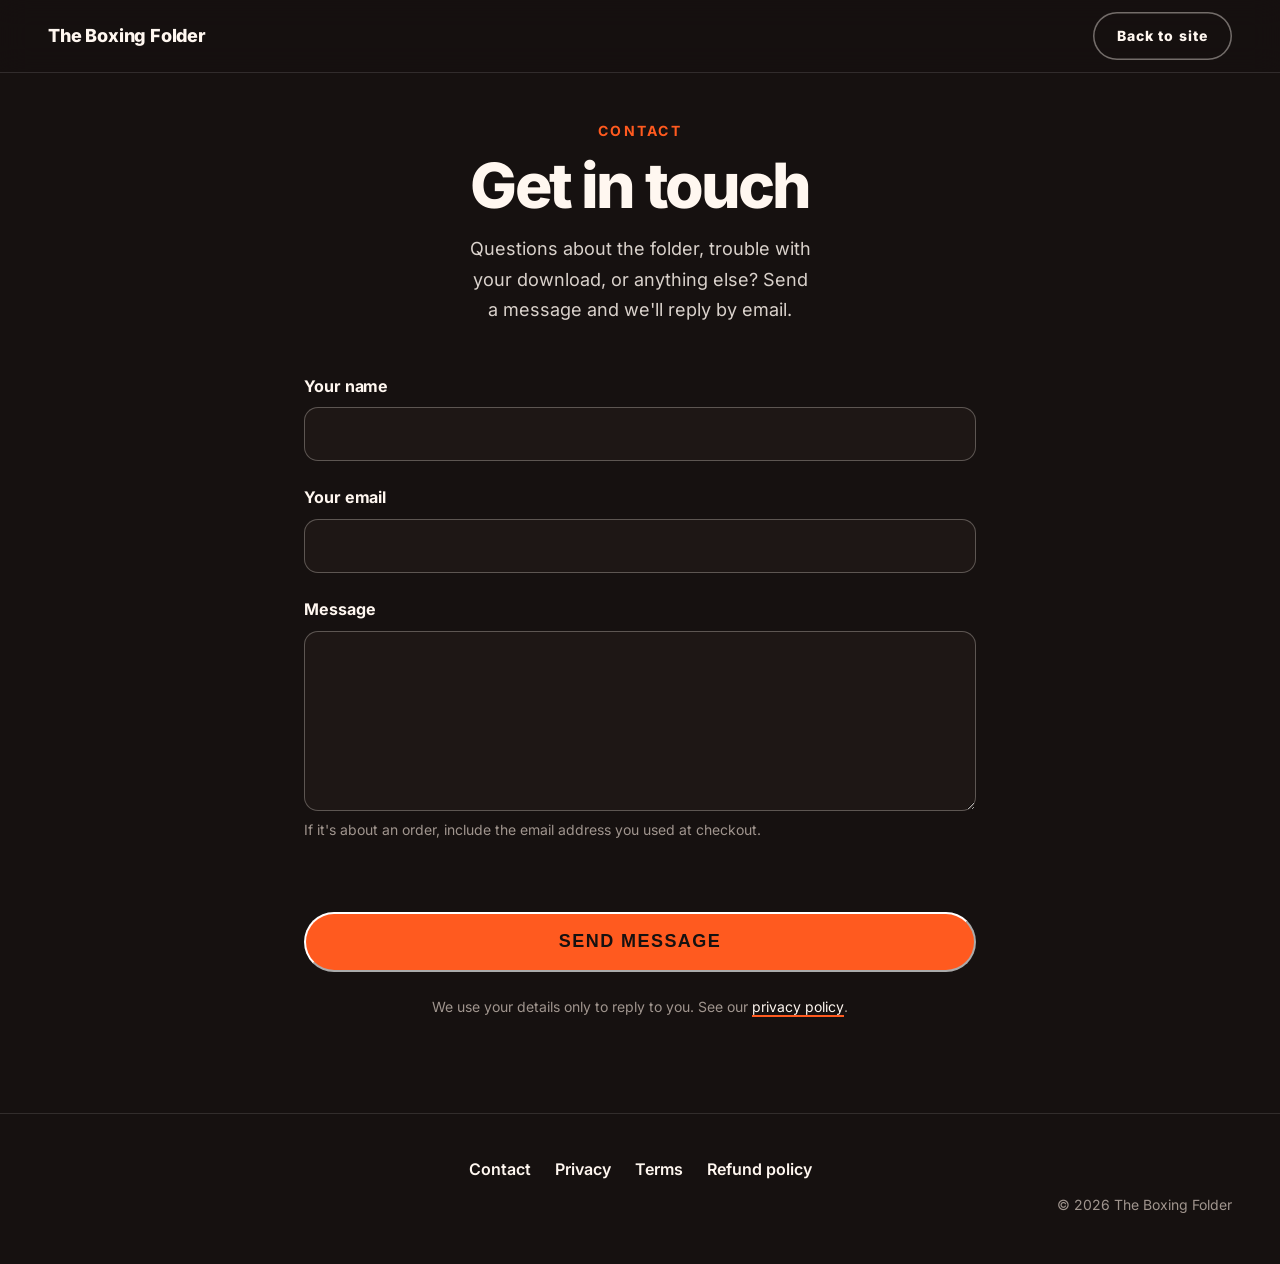
==== contact.html @ 8d5661e3 "Fix cut-off buttons on phones, remove badge, add contact form, update privacy and terms" ====
<!doctype html>
<html lang="en">
<head>
  <meta charset="utf-8">
  <meta name="viewport" content="width=device-width, initial-scale=1, viewport-fit=cover">
  <title>Contact · The Boxing Folder</title>
  <meta name="description" content="Questions about The Boxing Folder, trouble with a download, or anything else? Send us a message and we'll reply by email.">
  <meta name="theme-color" content="#161110">
  <meta name="color-scheme" content="dark">
  <link rel="canonical" href="https://theboxingfolder.onrender.com/contact.html">
  <link rel="icon" href="assets/favicon.svg" type="image/svg+xml">
  <link rel="preload" href="assets/fonts/inter-latin-var.woff2" as="font" type="font/woff2" crossorigin>
  <link rel="stylesheet" href="styles.css">
  <script src="contact.js" defer></script>
</head>
<body>
  <a class="skip" href="#main">Skip to content</a>
  <header class="site-header">
    <div class="wrap header-row">
      <a class="wordmark" href="index.html">The Boxing Folder</a>
      <a class="btn btn-sm btn-ghost" href="index.html">Back to site</a>
    </div>
  </header>

  <main class="legal" id="main">
    <div class="wrap">
      <header class="legal-head">
        <p class="eyebrow">Contact</p>
        <h1>Get in touch</h1>
        <p class="legal-lead">Questions about the folder, trouble with your download, or anything else? Send a message and we'll reply by email.</p>
      </header>

      <form class="contact-form" data-contact-form data-api="https://theboxingfolder-mail.onrender.com/contact">
        <div class="field">
          <label for="cf-name">Your name</label>
          <input id="cf-name" name="name" type="text" required maxlength="100" autocomplete="name">
        </div>
        <div class="field">
          <label for="cf-email">Your email</label>
          <input id="cf-email" name="email" type="email" required maxlength="254" autocomplete="email" inputmode="email" autocapitalize="off" spellcheck="false">
        </div>
        <div class="field">
          <label for="cf-message">Message</label>
          <textarea id="cf-message" name="message" required minlength="10" maxlength="5000" rows="6" aria-describedby="cf-hint"></textarea>
          <p class="hint" id="cf-hint">If it's about an order, include the email address you used at checkout.</p>
        </div>
        <div class="hp" aria-hidden="true">
          <label>Leave this empty <input type="text" name="website" tabindex="-1" autocomplete="off"></label>
        </div>
        <p class="form-status" role="status" aria-live="polite" data-status></p>
        <button class="btn btn-lg btn-block" type="submit" data-submit>SEND MESSAGE</button>
        <p class="hint center">We use your details only to reply to you. See our <a href="privacy.html">privacy policy</a>.</p>
        <noscript><p class="form-status is-error">The contact form needs JavaScript. Please turn it on and reload this page.</p></noscript>
      </form>
    </div>
  </main>

  <footer class="site-footer legal-footer">
    <div class="wrap">
      <nav class="footer-links" aria-label="Legal">
        <a href="contact.html">Contact</a>
        <a href="privacy.html">Privacy</a>
        <a href="terms.html">Terms</a>
        <a href="refund.html">Refund policy</a>
      </nav>
      <p class="footer-note">© 2026 The Boxing Folder</p>
    </div>
  </footer>
</body>
</html>
---- styles.css ----
/* The Boxing Folder: phone-first styles.
   Spacing scale: 4 8 12 16 24 32 48 72 96 144. One card radius (20px); pills for buttons and badges. */

/* ---------- Fonts ---------- */
@font-face {
  font-family: "Inter";
  src: url("assets/fonts/inter-latin-var.woff2") format("woff2");
  font-weight: 400 800;
  font-style: normal;
  font-display: swap;
  unicode-range: U+0000-00FF, U+0131, U+0152-0153, U+02BB-02BC, U+02C6, U+02DA, U+02DC, U+0304, U+0308, U+0329, U+2000-206F, U+20AC, U+2122, U+2191, U+2193, U+2212, U+2215, U+FEFF, U+FFFD;
}
/* Metric-matched fallback so text does not jump when Inter arrives. */
@font-face {
  font-family: "Inter Fallback";
  src: local("Arial"), local("Helvetica"), local("Roboto");
  ascent-override: 90.44%;
  descent-override: 22.52%;
  line-gap-override: 0%;
  size-adjust: 107.12%;
}

/* ---------- Tokens ---------- */
:root {
  --ember: #FF5A1F;
  --ember-deep: #C2410C;
  --amber: #FFB020;
  --charcoal: #161110;
  --charcoal-2: #1E1715;
  --paper: #FFF7F0;
  --paper-2: #F6E9DD;
  --ash: #A0958E;          /* secondary text on charcoal (AA: 6.6:1) */
  --ash-on-paper: #6E635C;
  --rule: rgba(255, 247, 240, 0.12);
  --rule-paper: rgba(22, 17, 16, 0.14);

  --s1: 4px; --s2: 8px; --s3: 12px; --s4: 16px; --s5: 24px; --s6: 32px; --s7: 48px; --s8: 72px; --s9: 96px; --s10: 144px;

  --fs-xs: 0.8125rem;   /* 13 */
  --fs-sm: 0.9375rem;   /* 15 */
  --fs-base: 1.0625rem; /* 17 */
  --fs-md: 1.25rem;     /* 20 */
  --fs-lg: clamp(1.5rem, 1.2rem + 1.2vw, 2.25rem);
  --fs-xl: clamp(2.25rem, 1.5rem + 3vw, 4rem);
  --fs-2xl: clamp(2.5rem, 1.2rem + 5.4vw, 6rem);
  --fs-title: clamp(1.5rem, 6.6vw, 3.25rem);
  --fs-price: 6rem;
  --fs-price: clamp(3.75rem, min(25vw, 14svh), 9rem);

  --r-card: 20px;
  --r-pill: 999px;
  --gutter: var(--s5);
  --max: 1200px;
  --header-h: 64px;
  --sticky-h: 76px;
  --font: "Inter", "Inter Fallback", system-ui, sans-serif;
  --ease: cubic-bezier(0.2, 0.7, 0.2, 1);
}

/* ---------- Base ---------- */
*, *::before, *::after { box-sizing: border-box; }
html {
  -webkit-text-size-adjust: 100%;
  text-size-adjust: 100%;
  -webkit-tap-highlight-color: transparent;
  scroll-padding-top: calc(var(--header-h) + var(--s4));
  background: var(--charcoal);
}
@media (prefers-reduced-motion: no-preference) {
  html { scroll-behavior: smooth; }
}
body {
  margin: 0;
  font-family: var(--font);
  font-size: var(--fs-base);
  line-height: 1.6;
  color: var(--paper);
  background: var(--charcoal);
  -webkit-font-smoothing: antialiased;
  -moz-osx-font-smoothing: grayscale;
  overflow-x: clip;
}
h1, h2, h3, p, ol, ul, figure { margin: 0; }
ol, ul { padding: 0; list-style: none; }
img { display: block; max-width: 100%; height: auto; }
a { color: inherit; -webkit-tap-highlight-color: transparent; }
button, summary, a { touch-action: manipulation; }
h1, h2, h3 { text-wrap: balance; font-weight: 800; }
p { text-wrap: pretty; }
em { font-style: normal; }
:focus { outline: none; }
:focus-visible { outline: 2px solid var(--amber); outline-offset: 3px; border-radius: 6px; }

.wrap { width: min(100% - 2 * var(--gutter), var(--max)); margin-inline: auto; }
.center { text-align: center; }
.skip {
  position: absolute; left: var(--s4); top: -100px; z-index: 100;
  padding: var(--s3) var(--s4); background: var(--paper); color: var(--charcoal);
  border-radius: var(--r-pill); font-weight: 700; text-decoration: none;
}
.skip:focus-visible { top: var(--s4); }

/* Marked placeholders: visible in preview so nothing ships half-filled by accident. */
.ph { color: var(--amber); background: rgba(255, 176, 32, 0.12); border-bottom: 1px dashed var(--amber); border-radius: 2px; }
.band-paper .ph { color: #8A4B00; background: rgba(255, 176, 32, 0.2); border-color: #8A4B00; }

/* ---------- Textured ember surface (hero and pricing) ---------- */
.texture {
  position: relative;
  background-color: #7A260C;
  background-image: linear-gradient(rgba(22, 17, 16, 0.12), rgba(22, 17, 16, 0.12)), url("assets/img/texture-tall.webp");
  background-size: cover;
  background-position: center;
  background-repeat: no-repeat;
}
@media (min-width: 1024px) {
  .texture { background-image: linear-gradient(rgba(22, 17, 16, 0.12), rgba(22, 17, 16, 0.12)), url("assets/img/texture-wide.webp"); }
}

/* ---------- Buttons ---------- */
.btn {
  display: inline-flex; align-items: center; justify-content: center; gap: var(--s3);
  min-height: 52px; padding: 0 var(--s6);
  border-radius: var(--r-pill);
  background: var(--ember); color: var(--charcoal);
  font-weight: 800; font-size: var(--fs-sm); letter-spacing: 0.08em;
  text-decoration: none; white-space: nowrap;
  -webkit-touch-callout: none;
  user-select: none;
  transition: transform 160ms var(--ease), filter 160ms var(--ease), background-color 200ms var(--ease);
}
@media (hover: hover) {
  .btn:hover { background: #FF6E3A; }
  .btn-light:hover { background: #FFFFFF; }
}
.btn:active { transform: scale(0.98); filter: brightness(0.9); }
.btn:focus-visible { outline-offset: 4px; border-radius: var(--r-pill); }
.btn-sm { min-height: 48px; padding: 0 var(--s5); font-size: var(--fs-xs); }
.btn-lg { min-height: 60px; padding: 0 var(--s7); font-size: var(--fs-base); }
.btn-light { background: var(--paper); color: var(--charcoal); box-shadow: 0 10px 30px -10px rgba(22, 17, 16, 0.6); }
.btn-block { width: 100%; }
.btn-price { padding-left: var(--s3); border-left: 1.5px solid rgba(22, 17, 16, 0.35); font-variant-numeric: tabular-nums; letter-spacing: 0.02em; }

.badge {
  display: inline-block;
  padding: var(--s1) var(--s3);
  border: 1px solid rgba(255, 176, 32, 0.45);
  border-radius: var(--r-pill);
  color: var(--amber);
  font-size: var(--fs-xs); font-weight: 600; letter-spacing: 0.02em; line-height: 1.6;
}
.eyebrow {
  color: var(--ember);
  font-size: var(--fs-xs); font-weight: 700; letter-spacing: 0.16em; text-transform: uppercase;
  margin-bottom: var(--s3);
}
.eyebrow-light { color: var(--paper); }
.eyebrow-amber { color: var(--amber); }

/* ---------- Header ---------- */
.site-header {
  position: fixed; top: 0; left: 0; right: 0; z-index: 20;
  padding-top: env(safe-area-inset-top, 0px);
  background: rgba(22, 17, 16, 0.92);
  border-bottom: 1px solid var(--rule);
  transition: background-color 240ms var(--ease), border-color 240ms var(--ease);
}
@supports ((-webkit-backdrop-filter: blur(1px)) or (backdrop-filter: blur(1px))) {
  .site-header { background: rgba(22, 17, 16, 0.76); -webkit-backdrop-filter: blur(14px); backdrop-filter: blur(14px); }
}
.site-header.is-over { background: transparent; border-bottom-color: transparent; -webkit-backdrop-filter: none; backdrop-filter: none; }
.site-header.is-over .btn { background: var(--paper); }
.header-row { height: var(--header-h); display: flex; align-items: center; justify-content: space-between; gap: var(--s4); }
.wordmark {
  font-weight: 800; font-size: var(--fs-sm); letter-spacing: -0.01em; text-decoration: none; white-space: nowrap;
  min-height: 48px; display: inline-flex; align-items: center;
  transition: opacity 240ms var(--ease), visibility 240ms;
}
.site-header.is-over .wordmark { opacity: 0; visibility: hidden; }

/* ---------- Hero ---------- */
.hero {
  min-height: 100vh;
  min-height: 100svh;
  padding: calc(var(--header-h) + env(safe-area-inset-top, 0px) + var(--s2)) 0 var(--s8);
  overflow: clip;
}
.hero-inner { display: flex; flex-direction: column; align-items: center; }
.hero-title { display: flex; flex-direction: column; align-items: center; gap: var(--s3); }

.title-pill {
  position: relative;
  display: inline-block;
  max-width: 100%;
  padding: 0.3em 0.75em 0.34em;
  font-size: var(--fs-title);
  color: var(--paper);
  border: 1.5px solid var(--ember);
  border-radius: var(--r-pill);
  background: rgba(22, 17, 16, 0.42);
  box-shadow: 0 0 0 1px rgba(255, 90, 31, 0.12), 0 0 26px rgba(255, 90, 31, 0.35);
  will-change: transform;
}
@supports ((-webkit-backdrop-filter: blur(1px)) or (backdrop-filter: blur(1px))) {
  .title-pill { background: rgba(22, 17, 16, 0.3); -webkit-backdrop-filter: blur(8px); backdrop-filter: blur(8px); }
}
.title-pill::after {
  content: ""; position: absolute; inset: -1.5px; border-radius: inherit; pointer-events: none;
  box-shadow: 0 0 40px rgba(255, 120, 60, 0.5);
  opacity: 0.4;
}
.title-pill h1 { font-size: 1em; line-height: 1.05; letter-spacing: -0.035em; white-space: nowrap; }
@media (prefers-reduced-motion: no-preference) {
  .title-pill { animation: float 6s ease-in-out infinite; }
  .title-pill::after { animation: glow 6s ease-in-out infinite; }
}
@keyframes float { 0%, 100% { transform: translateY(0); } 50% { transform: translateY(-6px); } }
@keyframes glow { 0%, 100% { opacity: 0.3; } 50% { opacity: 0.9; } }

.hero-grid {
  width: 100%;
  margin-top: var(--s5);
  display: grid;
  justify-items: center;
  text-align: center;
  grid-template-areas: "tag" "book" "buy" "promise";
}
.tagline {
  grid-area: tag;
  font-size: clamp(1.125rem, 5vw, 1.625rem); font-weight: 800; letter-spacing: -0.025em; line-height: 1.15;
  text-wrap: balance;
}
.hero-book {
  grid-area: book;
  width: min(78vw, 400px);
  /* Size from the screen height so the price and button always land on the first screen. */
  width: clamp(120px, calc((100svh - 402px) * 0.7773), min(78vw, 400px));
  aspect-ratio: 1110 / 1428;
  margin: var(--s2) 0 -8%;
}
.hero-book img { width: 100%; height: 100%; }
.buy { grid-area: buy; display: flex; flex-direction: column; align-items: center; position: relative; z-index: 1; }
.promise {
  grid-area: promise;
  margin-top: var(--s6); max-width: 22rem;
  color: var(--paper); font-size: var(--fs-base); line-height: 1.55; text-shadow: 0 1px 12px rgba(22, 17, 16, 0.5);
  text-wrap: balance;
}

/* The price: big, bold, readable */
.big-price {
  display: flex; align-items: baseline; justify-content: center; gap: var(--s3);
  font-size: var(--fs-price);
  line-height: 0.92;
}
.price {
  font-weight: 800; letter-spacing: -0.05em;
  font-variant-numeric: tabular-nums lining-nums;
  color: var(--paper);
  text-shadow: 0 4px 30px rgba(22, 17, 16, 0.35);
}
.big-price .cur { font-size: 0.56em; vertical-align: 0.62em; margin-right: 0.04em; letter-spacing: 0; }
.big-price { flex-wrap: wrap; }
.price-note span { display: inline-block; }
.big-price .was { flex-basis: 100%; text-align: center; margin-bottom: 0.08em; font-size: 0.32em; font-weight: 700; color: rgba(255, 247, 240, 0.75); text-decoration-thickness: 3px; letter-spacing: -0.02em; }
.price-note { margin: var(--s3) 0 var(--s5); max-width: 18rem; font-size: var(--fs-sm); font-weight: 600; color: var(--paper); letter-spacing: 0.01em; text-wrap: balance; text-shadow: 0 1px 12px rgba(22, 17, 16, 0.5); }

/* Launch strip (only in a real-deadline launch) */
.launch {
  margin-bottom: var(--s5);
  display: inline-flex; flex-wrap: wrap; justify-content: center; align-items: center; gap: var(--s2) var(--s3);
  padding: var(--s3) var(--s5);
  border: 1px solid rgba(255, 247, 240, 0.4); border-radius: var(--r-card);
  background: rgba(22, 17, 16, 0.4);
  font-size: var(--fs-xs); font-weight: 700; color: var(--paper);
}
.launch[hidden] { display: none; }
.launch-label { color: var(--amber); letter-spacing: 0.1em; text-transform: uppercase; }
.launch-off { color: var(--charcoal); background: var(--amber); border-radius: var(--r-pill); padding: 0 var(--s2); font-variant-numeric: tabular-nums; }
.launch-ends { flex-basis: 100%; font-weight: 500; }
.launch .countdown { flex-basis: 100%; font-size: var(--fs-md); font-weight: 800; font-variant-numeric: tabular-nums; }

/* ---------- Ticker ---------- */
.ticker { background: var(--paper); color: var(--charcoal); overflow: hidden; border-block: 1px solid var(--rule-paper); }
.ticker-track { display: flex; width: max-content; padding: var(--s4) 0; }
.ticker span {
  display: inline-flex; align-items: center;
  font-size: var(--fs-md); font-weight: 800; letter-spacing: -0.01em; text-transform: uppercase; white-space: nowrap;
}
.ticker span::after { content: ""; width: 8px; height: 8px; margin: 0 var(--s5); border-radius: 50%; background: var(--ember); }
@media (prefers-reduced-motion: no-preference) {
  .ticker-track { animation: ticker 42s linear infinite; }
}
@keyframes ticker { to { transform: translateX(-50%); } }

/* ---------- Sections ---------- */
.section { padding-block: var(--s9); }
.section + .section:not(.band-paper):not(.texture) { border-top: 1px solid var(--rule); }
.band-paper + .section, .texture + .section, .band-ember + .section { border-top: 0 !important; }
.section-head { margin-bottom: var(--s7); }
.section h2 { font-size: var(--fs-xl); line-height: 1.02; letter-spacing: -0.04em; }
.section-sub { margin: var(--s4) auto 0; max-width: 30rem; color: var(--ash); text-wrap: balance; }
.h-small { font-size: var(--fs-lg) !important; letter-spacing: -0.025em !important; }

.band-paper { background: var(--paper); color: var(--charcoal); }
.band-paper .eyebrow { color: var(--ember-deep); }
.band-paper .section-sub { color: var(--ash-on-paper); }

.intro .lead {
  max-width: 36rem; margin-inline: auto;
  font-size: var(--fs-md); line-height: 1.5; font-weight: 500; color: var(--paper);
  text-wrap: balance;
}
.intro .lead strong { color: var(--ember); font-weight: 700; }

.manifesto { padding-block: var(--s9); }
.statement {
  max-width: 16em; margin-inline: auto;
  font-size: var(--fs-2xl); line-height: 1; font-weight: 800; letter-spacing: -0.05em;
  text-wrap: balance;
}
.statement em { color: var(--ember); }

.band-ember { background: var(--ember); color: var(--charcoal); padding-block: var(--s9); }
.statement-dark { color: var(--charcoal); max-width: 12em; }

/* What's inside */
.pages { margin: 0 calc(-1 * var(--gutter)) var(--s7); }
.pages picture { display: block; aspect-ratio: 1600 / 1240; max-width: 880px; margin-inline: auto; }
.pages img { width: 100%; height: 100%; }
.pages figcaption { margin-top: var(--s2); text-align: center; color: var(--ash-on-paper); font-size: var(--fs-xs); }

.items { display: grid; }
.item { text-align: center; padding: var(--s6) 0; border-top: 1px solid var(--rule-paper); }
.item-num {
  display: block; margin-bottom: var(--s3);
  color: var(--ember-deep); font-size: 2.75rem; line-height: 1; font-weight: 800; letter-spacing: -0.05em; font-variant-numeric: tabular-nums;
}
.item h3 { font-size: var(--fs-md); line-height: 1.25; letter-spacing: -0.02em; }
.item p { margin: var(--s2) auto 0; max-width: 21rem; color: var(--ash-on-paper); font-size: var(--fs-sm); line-height: 1.55; }

/* Weeks */
.weeks { display: grid; grid-template-columns: 1fr 1fr; gap: var(--s7) var(--s5); }
.week { text-align: center; }
.week-num {
  display: block;
  font-size: clamp(5rem, 22vw, 8.5rem); line-height: 0.9; font-weight: 800; letter-spacing: -0.05em;
  color: var(--ember);
  margin-bottom: var(--s3);
}
@supports (-webkit-text-stroke: 2px red) {
  .week-num { color: transparent; -webkit-text-stroke: 2px var(--ember); }
}
.week-tag { display: block; color: var(--amber); font-size: var(--fs-xs); font-weight: 700; letter-spacing: 0.14em; text-transform: uppercase; margin-bottom: var(--s1); }
.week h3 { font-size: var(--fs-md); line-height: 1.25; letter-spacing: -0.02em; }
.week p { margin: var(--s1) auto 0; max-width: 15rem; color: var(--ash); font-size: var(--fs-sm); line-height: 1.5; }

/* Fit check */
.fit { display: grid; max-width: 56rem; margin-inline: auto; }
.fit-col { padding: var(--s6) 0; }
.fit-col + .fit-col { border-top: 1px solid var(--rule); }
.fit-col h3 { text-align: center; font-size: var(--fs-lg); letter-spacing: -0.03em; margin-bottom: var(--s5); }
.ticks { max-width: 24rem; margin-inline: auto; }
.ticks li { position: relative; padding-left: var(--s6); font-size: var(--fs-base); line-height: 1.5; }
.ticks li + li { margin-top: var(--s3); }
.ticks li::before {
  content: ""; position: absolute; left: 0; top: 0.2em;
  width: 20px; height: 20px;
  background: no-repeat center / 20px 20px url("data:image/svg+xml,%3Csvg xmlns='http://www.w3.org/2000/svg' viewBox='0 0 20 20' fill='none'%3E%3Ccircle cx='10' cy='10' r='10' fill='%23FF5A1F'/%3E%3Cpath d='M6 10.3l2.6 2.6 5.4-5.6' stroke='%23161110' stroke-width='2' stroke-linecap='round' stroke-linejoin='round'/%3E%3C/svg%3E");
}
.ticks-no li { color: var(--ash); }
.ticks-no li::before {
  background-image: url("data:image/svg+xml,%3Csvg xmlns='http://www.w3.org/2000/svg' viewBox='0 0 20 20' fill='none' stroke='%23A0958E' stroke-width='1.6' stroke-linecap='round'%3E%3Ccircle cx='10' cy='10' r='9.2'/%3E%3Cpath d='M6.5 10h7'/%3E%3C/svg%3E");
}
.ticks-light li { color: var(--paper); font-size: var(--fs-sm); }
.ticks-light li::before {
  background-image: url("data:image/svg+xml,%3Csvg xmlns='http://www.w3.org/2000/svg' viewBox='0 0 20 20' fill='none'%3E%3Ccircle cx='10' cy='10' r='10' fill='%23FFF7F0'/%3E%3Cpath d='M6 10.3l2.6 2.6 5.4-5.6' stroke='%23C2410C' stroke-width='2' stroke-linecap='round' stroke-linejoin='round'/%3E%3C/svg%3E");
}

/* Pricing */
.pricing { padding-block: var(--s7) var(--s8); }
#buy { scroll-margin-top: 0; }
.pricing.texture { background-image: linear-gradient(rgba(22, 17, 16, 0.34), rgba(22, 17, 16, 0.34)), url("assets/img/texture-tall.webp"); }
@media (min-width: 1024px) {
  .pricing.texture { background-image: linear-gradient(rgba(22, 17, 16, 0.34), rgba(22, 17, 16, 0.34)), url("assets/img/texture-wide.webp"); }
}
.offer { display: grid; justify-items: center; text-align: center; gap: var(--s4); }
.offer-book {
  width: min(56vw, 300px);
  width: clamp(130px, calc((100svh - 400px) * 0.7773), min(56vw, 300px));
  aspect-ratio: 1110 / 1428; margin-bottom: -6%;
}
.offer-book img { width: 100%; height: 100%; }
.offer-body { width: 100%; max-width: 26rem; display: flex; flex-direction: column; align-items: center; }
.offer-body h2 { font-size: var(--fs-lg); letter-spacing: -0.03em; margin-bottom: var(--s4); }
.offer-body .big-price { margin-bottom: var(--s5); }
.offer-list { margin: var(--s6) auto 0; text-align: left; max-width: 20rem; }
.pay-note { margin-top: var(--s3); font-size: var(--fs-sm); }
.pay-note a { color: var(--paper); font-weight: 600; text-underline-offset: 4px; display: inline-flex; align-items: center; min-height: 48px; padding-inline: var(--s2); }
.pay-note + .pay-note { margin-top: 0; }

/* Testimonials */
.testimonials { max-width: 44rem; margin-inline: auto; display: grid; gap: var(--s4); }
.testimonial { padding: var(--s6) var(--s5); border: 1px solid var(--rule); border-radius: var(--r-card); }
.testimonial blockquote { margin: 0; font-size: var(--fs-md); line-height: 1.45; font-weight: 600; letter-spacing: -0.01em; }
.testimonial figcaption { margin-top: var(--s4); font-size: var(--fs-sm); }
.testimonial figcaption strong { display: block; font-weight: 700; }
.testimonial figcaption span { color: var(--ash); }
.results-vary { margin-top: var(--s5); color: var(--ash); font-size: var(--fs-xs); }

/* FAQ */
.faq { max-width: 42rem; margin-inline: auto; border-top: 1.5px solid var(--charcoal); }
.faq details { border-bottom: 1px solid var(--rule-paper); }
.faq summary {
  position: relative; list-style: none; cursor: pointer;
  min-height: 60px; padding: var(--s4) var(--s7) var(--s4) 0;
  display: flex; align-items: center;
  font-weight: 700; font-size: var(--fs-md); line-height: 1.35; letter-spacing: -0.015em;
  -webkit-tap-highlight-color: transparent;
  -webkit-user-select: none; user-select: none;
}
.faq summary::-webkit-details-marker { display: none; }
.faq summary::before, .faq summary::after {
  content: ""; position: absolute; right: var(--s2); top: 50%;
  width: 16px; height: 2px; margin-top: -1px; background: var(--ember-deep); border-radius: 2px;
  transition: transform 240ms var(--ease);
}
.faq summary::after { transform: rotate(90deg); }
.faq details[open] summary::after { transform: rotate(0deg); }
.faq summary:focus-visible { outline-offset: 0; }
.faq .answer { padding: 0 var(--s7) var(--s5) 0; color: var(--ash-on-paper); font-size: var(--fs-base); line-height: 1.6; }
@media (prefers-reduced-motion: no-preference) {
  @supports selector(::details-content) {
    .faq { interpolate-size: allow-keywords; }
    .faq details::details-content {
      height: 0; overflow: clip; opacity: 0;
      transition: height 280ms var(--ease), opacity 220ms var(--ease), content-visibility 280ms allow-discrete;
    }
    .faq details[open]::details-content { height: auto; opacity: 1; }
  }
}

/* Safety */
.safety {
  max-width: 42rem; margin-inline: auto;
  padding: var(--s6) var(--s5);
  border: 1px solid rgba(255, 176, 32, 0.35); border-radius: var(--r-card);
  background: rgba(255, 176, 32, 0.04);
}
.safety h2 { margin-bottom: var(--s3); }
.safety p { color: var(--ash); font-size: var(--fs-sm); }
.safety p + p { margin-top: var(--s3); }

/* Final CTA */
.final { padding-block: var(--s10); background: radial-gradient(60% 70% at 50% 100%, rgba(255, 90, 31, 0.22), transparent 70%), var(--charcoal); }
.final-h { font-size: var(--fs-2xl) !important; letter-spacing: -0.05em !important; line-height: 1 !important; max-width: 13em; margin: 0 auto var(--s5); }
.final-h em { color: var(--ember); }
.final-sub { margin: 0 auto var(--s6); max-width: 26rem; color: var(--ash); text-wrap: balance; }

/* Footer */
.site-footer { padding: var(--s7) 0 0; border-top: 1px solid var(--rule); overflow: hidden; }
.footer-row { display: flex; flex-direction: column; align-items: center; gap: var(--s3); text-align: center; }
.footer-links { display: flex; flex-wrap: wrap; justify-content: center; gap: 0 var(--s5); }
.footer-links a {
  min-height: 48px; min-width: 48px; display: inline-flex; align-items: center; justify-content: center;
  color: var(--paper); font-size: var(--fs-sm); font-weight: 600; text-decoration: none;
}
@media (hover: hover) { .footer-links a:hover { color: var(--ember); } }
.footer-note { color: var(--ash); font-size: var(--fs-xs); }
.giant {
  margin-top: var(--s7);
  font-size: calc((min(100vw, var(--max) + 2 * var(--gutter)) - 2 * var(--gutter)) / 8.5);
  line-height: 0.8; font-weight: 800; letter-spacing: -0.055em; white-space: nowrap; text-align: center;
  color: var(--ember);
  padding-bottom: 0.12em;
  user-select: none;
}

/* Sticky phone CTA */
.sticky-cta {
  position: fixed; left: 0; right: 0; bottom: 0; z-index: 30;
  padding: var(--s3) var(--gutter) calc(var(--s3) + env(safe-area-inset-bottom, 0px));
  background: rgba(22, 17, 16, 0.95);
  border-top: 1px solid var(--rule);
  transform: translateY(110%);
  transition: transform 260ms var(--ease);
  visibility: hidden;
}
@supports ((-webkit-backdrop-filter: blur(1px)) or (backdrop-filter: blur(1px))) {
  .sticky-cta { background: rgba(22, 17, 16, 0.82); -webkit-backdrop-filter: blur(14px); backdrop-filter: blur(14px); }
}
.sticky-cta.is-on { transform: translateY(0); visibility: visible; }
.sticky-inner { display: flex; align-items: center; justify-content: space-between; gap: var(--s4); max-width: var(--max); margin-inline: auto; }
.sticky-price { display: flex; flex-direction: column; line-height: 1.1; }
.sticky-price .price { font-size: 1.75rem; text-shadow: none; letter-spacing: -0.04em; }
.sticky-sub { color: var(--ash); font-size: var(--fs-xs); margin-top: 2px; }
@media (max-width: 767px) {
  body { padding-bottom: calc(var(--sticky-h) + env(safe-area-inset-bottom, 0px)); }
}
@media (min-width: 768px) { .sticky-cta { display: none; } }

.toast {
  position: fixed; left: 50%; bottom: calc(var(--sticky-h) + var(--s4) + env(safe-area-inset-bottom, 0px)); z-index: 40;
  transform: translateX(-50%);
  width: max-content; max-width: calc(100vw - 2 * var(--gutter));
  padding: var(--s3) var(--s4); border-radius: var(--r-card);
  background: var(--paper); color: var(--charcoal); font-size: var(--fs-xs); font-weight: 700; text-align: center;
  box-shadow: 0 12px 30px -10px rgba(0, 0, 0, 0.6);
}

/* Scroll reveal (only when JS is running and motion is welcome) */
@media (prefers-reduced-motion: no-preference) {
  .js .reveal { opacity: 0; transform: translateY(16px); transition: opacity 700ms var(--ease), transform 700ms var(--ease); }
  .js .reveal.is-in { opacity: 1; transform: none; }
}

/* ---------- Tablet ---------- */
@media (min-width: 768px) {
  :root { --gutter: var(--s7); --header-h: 72px; }
  .wordmark { font-size: var(--fs-base); }
  .section, .pricing, .manifesto, .band-ember { padding-block: var(--s10); }
  .items { grid-template-columns: 1fr 1fr; column-gap: var(--s7); }
  .items .item:last-child { grid-column: 1 / -1; }
  .fit { grid-template-columns: 1fr 1fr; }
  .fit-col { padding: var(--s5) var(--s7); }
  .fit-col + .fit-col { border-top: 0; border-left: 1px solid var(--rule); }
  .intro .lead { font-size: var(--fs-lg); line-height: 1.4; max-width: 44rem; }
  .pages { margin-inline: 0; }
  .footer-row { flex-direction: row; justify-content: space-between; text-align: left; }
  .footer-note { text-align: right; }
  .hero-book { width: min(52vw, 400px); width: clamp(180px, calc((100svh - 330px) * 0.7773), min(52vw, 400px)); }
}

/* ---------- Desktop: book in the middle, tagline and price mirrored either side ---------- */
@media (min-width: 1024px) {
  :root { --fs-base: 1.125rem; --fs-sm: 1rem; --fs-xs: 0.875rem; }
  .hero { display: flex; align-items: center; padding-bottom: var(--s7); }
  .hero-inner { width: min(100% - 2 * var(--gutter), var(--max)); }
  .hero-grid {
    margin-top: var(--s4);
    grid-template-columns: 1fr minmax(0, 440px) 1fr;
    grid-template-areas: "tag book buy" "promise book buy";
    grid-template-rows: 1fr 1fr;
    column-gap: var(--s7);
    align-items: center;
  }
  .tagline { justify-self: end; align-self: end; text-align: right; font-size: clamp(2.25rem, 3.3vw, 3.5rem); line-height: 1; letter-spacing: -0.045em; }
  .tagline span { display: block; }
  .promise { justify-self: end; align-self: start; text-align: right; margin-top: var(--s5); max-width: 20rem; }
  .hero-book { width: 100%; max-width: 440px; margin: 0; }
  .buy { justify-self: start; align-items: flex-start; text-align: left; }
  .buy .big-price { justify-content: flex-start; }
  .buy .big-price .was { text-align: left; }
  .big-price { --fs-price: clamp(6rem, 8.4vw, 9.5rem); }
  .launch { justify-content: flex-start; }
  .buy .launch-ends, .buy .countdown { text-align: left; }

  .items { display: flex; flex-wrap: wrap; justify-content: center; column-gap: var(--s7); }
  .items .item { flex: 0 1 calc((100% - 2 * var(--s7)) / 3); }
  .weeks { grid-template-columns: repeat(4, 1fr); }

  .offer { grid-template-columns: 1fr 1fr; align-items: center; gap: var(--s8); max-width: 980px; margin-inline: auto; }
  .offer-book { justify-self: end; width: 400px; margin: 0; }
  .offer-body .offer-list { order: 4; margin: 0 auto var(--s6); }
  .offer-body .btn-block { order: 5; }
  .offer-body .pay-note { order: 6; }
  .offer-body { justify-self: start; }
}

/* ---------- Reduced motion ---------- */
@media (prefers-reduced-motion: reduce) {
  *, *::before, *::after { animation: none !important; transition: none !important; }
}

/* ---------- Legal and contact pages ---------- */
.btn-ghost { background: transparent; color: var(--paper); box-shadow: inset 0 0 0 1.5px rgba(255, 247, 240, 0.4); }
@media (hover: hover) { .btn-ghost:hover { background: rgba(255, 247, 240, 0.1); } }
.legal { padding: calc(var(--header-h) + var(--s7)) 0 var(--s9); }
.legal .wrap { max-width: 42rem; }
.legal-head { text-align: center; margin-bottom: var(--s7); }
.legal h1 { font-size: var(--fs-xl); line-height: 1.02; letter-spacing: -0.045em; }
.legal-meta { margin-top: var(--s3); color: var(--ash); font-size: var(--fs-sm); }
.legal-lead { margin: var(--s4) auto 0; max-width: 30rem; color: rgba(255, 247, 240, 0.82); text-wrap: balance; }
.legal h2 { font-size: var(--fs-md); line-height: 1.25; letter-spacing: -0.02em; margin: var(--s7) 0 var(--s3); }
.legal p, .legal li { color: rgba(255, 247, 240, 0.84); font-size: var(--fs-base); line-height: 1.7; }
.legal p + p { margin-top: var(--s3); }
.legal ul { margin-top: var(--s3); display: grid; gap: var(--s2); }
.legal li { position: relative; padding-left: var(--s5); }
.legal li::before { content: ""; position: absolute; left: 2px; top: 0.72em; width: 7px; height: 7px; border-radius: 50%; background: var(--ember); }
.legal a { color: var(--paper); text-decoration-color: var(--ember); text-decoration-thickness: 1.5px; text-underline-offset: 3px; }
.legal .eyebrow { color: var(--ember); font-size: var(--fs-xs); line-height: 1.6; }
.legal .legal-meta { color: var(--ash); font-size: var(--fs-sm); }
.legal .legal-lead { color: rgba(255, 247, 240, 0.84); font-size: var(--fs-base); }
.legal .hint { color: var(--ash); font-size: var(--fs-xs); line-height: 1.5; }
.legal .form-status { font-size: var(--fs-sm); line-height: 1.5; }
.legal .form-status.is-info { color: var(--amber); }
.legal .form-status.is-error { color: #FFA48C; }
.legal .form-done p { margin-bottom: var(--s5); }.legal-footer { padding: var(--s6) 0 var(--s7); text-align: center; }
.legal-footer .footer-links a[aria-current="page"] { color: var(--ember); }

/* Contact form */
.contact-form { display: grid; gap: var(--s5); margin-top: var(--s6); }
.field { display: grid; gap: var(--s2); }
.field label { font-weight: 700; font-size: var(--fs-sm); letter-spacing: -0.005em; }
.field input, .field textarea {
  width: 100%; min-height: 54px; padding: 14px 16px;
  font: inherit; font-size: 1rem; line-height: 1.5; color: var(--paper);
  background: var(--charcoal-2);
  border: 1.5px solid rgba(255, 247, 240, 0.28); border-radius: 14px;
  -webkit-appearance: none; appearance: none;
  transition: border-color 160ms var(--ease), background-color 160ms var(--ease);
}
.field textarea { min-height: 180px; resize: vertical; }
.field input:hover, .field textarea:hover { border-color: rgba(255, 247, 240, 0.5); }
.field input:focus-visible, .field textarea:focus-visible { outline: 2px solid var(--amber); outline-offset: 2px; border-color: transparent; border-radius: 14px; }
.field input:user-invalid, .field textarea:user-invalid { border-color: #FF8A6B; }
.hint { color: var(--ash); font-size: var(--fs-xs); line-height: 1.5; }
.hint a { color: var(--paper); display: inline-block; padding: 14px 4px; margin: -14px -4px; }
.hp { position: absolute; left: -9999px; width: 1px; height: 1px; overflow: hidden; }
.form-status { min-height: 1.5em; font-size: var(--fs-sm); font-weight: 600; text-align: center; }
.form-status.is-info { color: var(--amber); }
.form-status.is-error { color: #FFA48C; }
.contact-form .btn[disabled] { opacity: 0.7; cursor: progress; }
.form-done { margin-top: var(--s6); padding: var(--s7) var(--s5); text-align: center; border: 1px solid rgba(255, 176, 32, 0.4); border-radius: var(--r-card); background: rgba(255, 176, 32, 0.05); }
.form-done:focus-visible { outline-offset: 4px; border-radius: var(--r-card); }
.form-done h2 { font-size: var(--fs-lg); letter-spacing: -0.03em; margin-bottom: var(--s3); }
.form-done p { color: rgba(255, 247, 240, 0.86); margin-bottom: var(--s5); text-wrap: balance; }
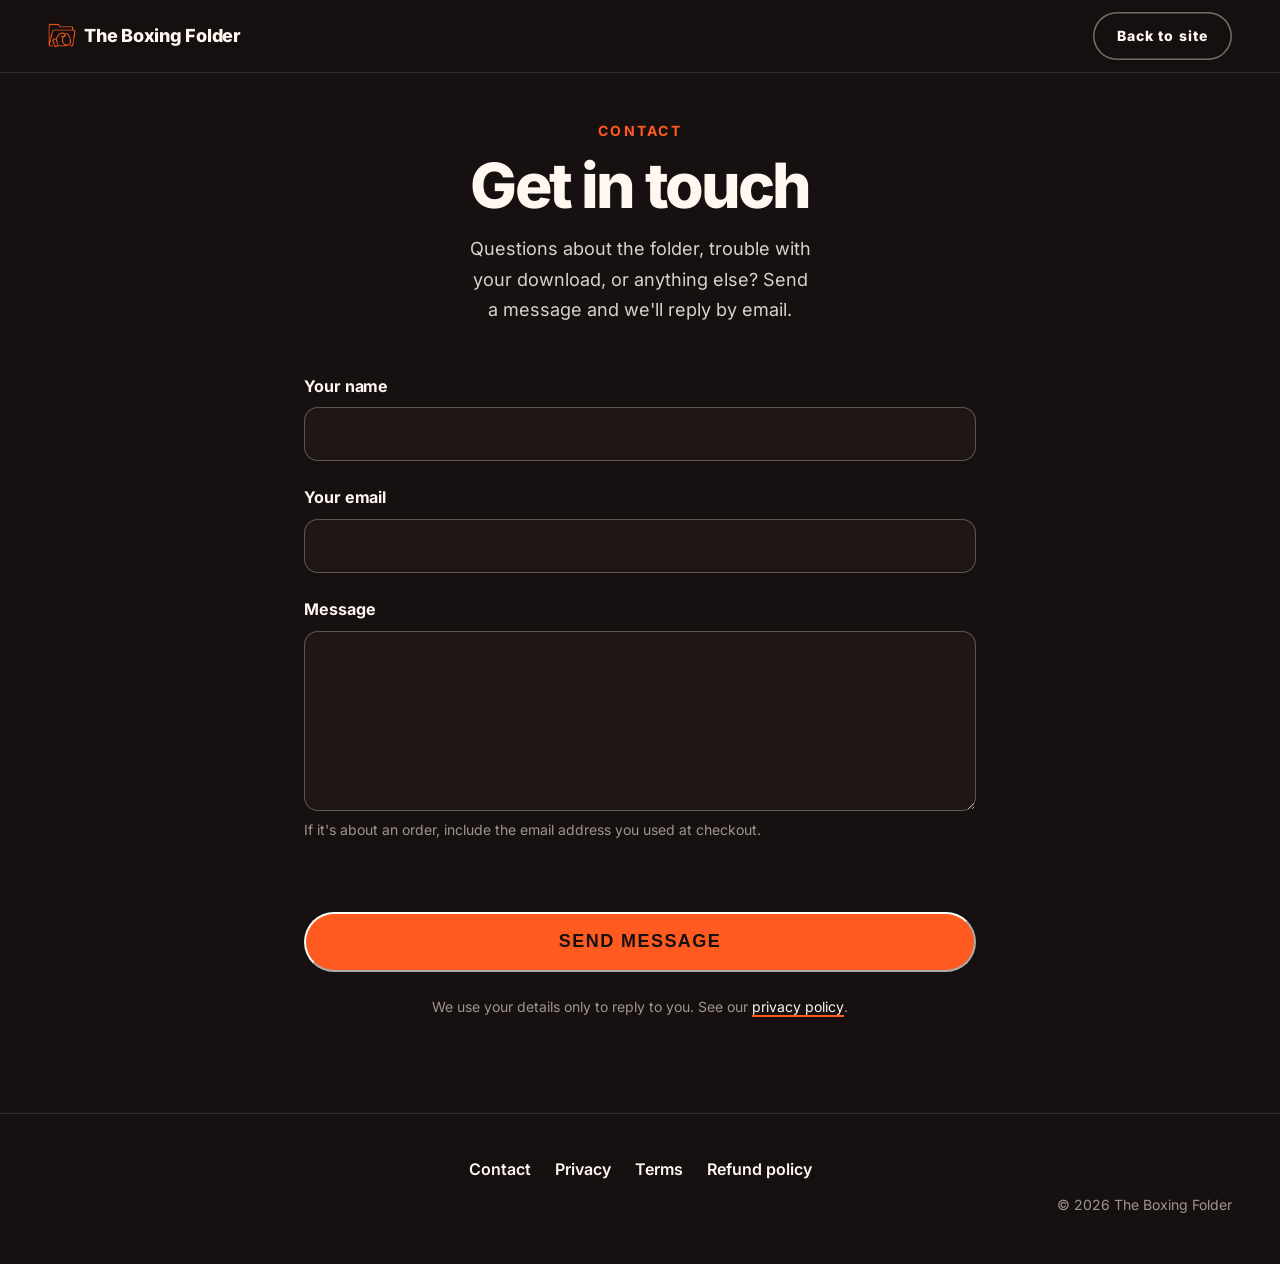
==== commit 4178e747: "Add logo mark, hide top CTA until scroll, fix mobile hero and footer clipping" ====
--- a/contact.html
+++ b/contact.html
@@ -8,7 +8,7 @@
   <meta name="theme-color" content="#161110">
   <meta name="color-scheme" content="dark">
   <link rel="canonical" href="https://theboxingfolder.onrender.com/contact.html">
-  <link rel="icon" href="assets/favicon.svg" type="image/svg+xml">
+  <link rel="icon" href="assets/favicon.png" type="image/png">
   <link rel="preload" href="assets/fonts/inter-latin-var.woff2" as="font" type="font/woff2" crossorigin>
   <link rel="stylesheet" href="styles.css">
   <script src="contact.js" defer></script>
@@ -17,7 +17,7 @@
   <a class="skip" href="#main">Skip to content</a>
   <header class="site-header">
     <div class="wrap header-row">
-      <a class="wordmark" href="index.html">The Boxing Folder</a>
+      <a class="wordmark" href="index.html"><img class="brand-logo" src="assets/img/logo-mark.webp" width="348" height="298" alt="" decoding="async"><span>The Boxing Folder</span></a>
       <a class="btn btn-sm btn-ghost" href="index.html">Back to site</a>
     </div>
   </header>
--- a/styles.css
+++ b/styles.css
@@ -9,6 +9,13 @@
   font-style: normal;
   font-display: swap;
   unicode-range: U+0000-00FF, U+0131, U+0152-0153, U+02BB-02BC, U+02C6, U+02DA, U+02DC, U+0304, U+0308, U+0329, U+2000-206F, U+20AC, U+2122, U+2191, U+2193, U+2212, U+2215, U+FEFF, U+FFFD;
+}
+@font-face {
+  font-family: "Inter";
+  src: url("[data-uri]") format("woff2");
+  font-weight: 400 800;
+  font-display: swap;
+  unicode-range: U+20B9;
 }
 /* Metric-matched fallback so text does not jump when Inter arrives. */
 @font-face {
@@ -43,7 +50,7 @@
   --fs-lg: clamp(1.5rem, 1.2rem + 1.2vw, 2.25rem);
   --fs-xl: clamp(2.25rem, 1.5rem + 3vw, 4rem);
   --fs-2xl: clamp(2.5rem, 1.2rem + 5.4vw, 6rem);
-  --fs-title: clamp(1.5rem, 6.6vw, 3.25rem);
+  --fs-title: clamp(1.1875rem, 5.4vw, 2.625rem);
   --fs-price: 6rem;
   --fs-price: clamp(3.75rem, min(25vw, 14svh), 9rem);
 
@@ -93,6 +100,7 @@
 
 .wrap { width: min(100% - 2 * var(--gutter), var(--max)); margin-inline: auto; }
 .center { text-align: center; }
+.sr-only { position: absolute; width: 1px; height: 1px; padding: 0; margin: -1px; overflow: hidden; clip: rect(0 0 0 0); clip-path: inset(50%); white-space: nowrap; border: 0; }
 .skip {
   position: absolute; left: var(--s4); top: -100px; z-index: 100;
   padding: var(--s3) var(--s4); background: var(--paper); color: var(--charcoal);
@@ -137,6 +145,7 @@
 .btn:focus-visible { outline-offset: 4px; border-radius: var(--r-pill); }
 .btn-sm { min-height: 48px; padding: 0 var(--s5); font-size: var(--fs-xs); }
 .btn-lg { min-height: 60px; padding: 0 var(--s7); font-size: var(--fs-base); }
+@media (max-width: 379px) { .btn-lg { padding: 0 var(--s5); letter-spacing: 0.06em; } .btn-price { padding-left: var(--s2); } .header-row { gap: var(--s2); } .site-header .wordmark { font-size: 0.8125rem; gap: 6px; } .site-header .btn-sm { padding: 0 var(--s3); letter-spacing: 0.04em; } }
 .btn-light { background: var(--paper); color: var(--charcoal); box-shadow: 0 10px 30px -10px rgba(22, 17, 16, 0.6); }
 .btn-block { width: 100%; }
 .btn-price { padding-left: var(--s3); border-left: 1.5px solid rgba(22, 17, 16, 0.35); font-variant-numeric: tabular-nums; letter-spacing: 0.02em; }
@@ -163,63 +172,81 @@
   padding-top: env(safe-area-inset-top, 0px);
   background: rgba(22, 17, 16, 0.92);
   border-bottom: 1px solid var(--rule);
-  transition: background-color 240ms var(--ease), border-color 240ms var(--ease);
+  transition: opacity 240ms var(--ease), transform 240ms var(--ease), visibility 240ms;
 }
 @supports ((-webkit-backdrop-filter: blur(1px)) or (backdrop-filter: blur(1px))) {
-  .site-header { background: rgba(22, 17, 16, 0.76); -webkit-backdrop-filter: blur(14px); backdrop-filter: blur(14px); }
-}
-.site-header.is-over { background: transparent; border-bottom-color: transparent; -webkit-backdrop-filter: none; backdrop-filter: none; }
-.site-header.is-over .btn { background: var(--paper); }
-.header-row { height: var(--header-h); display: flex; align-items: center; justify-content: space-between; gap: var(--s4); }
+  .site-header { background: rgba(22, 17, 16, 0.78); -webkit-backdrop-filter: blur(14px); backdrop-filter: blur(14px); }
+}
+.site-header.is-over {
+  opacity: 0; visibility: hidden; pointer-events: none;
+  transform: translateY(-10px);
+}
+.header-row { height: var(--header-h); display: flex; align-items: center; justify-content: space-between; gap: var(--s3); }
 .wordmark {
-  font-weight: 800; font-size: var(--fs-sm); letter-spacing: -0.01em; text-decoration: none; white-space: nowrap;
-  min-height: 48px; display: inline-flex; align-items: center;
-  transition: opacity 240ms var(--ease), visibility 240ms;
-}
-.site-header.is-over .wordmark { opacity: 0; visibility: hidden; }
+  font-weight: 800; font-size: var(--fs-sm); letter-spacing: -0.015em; text-decoration: none; white-space: nowrap;
+  min-height: 48px; display: inline-flex; align-items: center; gap: var(--s2); min-width: 0;
+}
+.wordmark .brand-logo { height: 1.35em; width: auto; flex: none; transform: translateY(-0.03em); }
 
 /* ---------- Hero ---------- */
 .hero {
   min-height: 100vh;
   min-height: 100svh;
-  padding: calc(var(--header-h) + env(safe-area-inset-top, 0px) + var(--s2)) 0 var(--s8);
+  padding: calc(env(safe-area-inset-top, 0px) + var(--s5)) 0 var(--s8);
   overflow: clip;
 }
 .hero-inner { display: flex; flex-direction: column; align-items: center; }
 .hero-title { display: flex; flex-direction: column; align-items: center; gap: var(--s3); }
 
 .title-pill {
+  /* Smoked-glass capsule: hairline light edge, soft drop shadow. */
   position: relative;
-  display: inline-block;
+  display: inline-flex;
+  align-items: center;
+  justify-content: center;
+  gap: 0.42em;
   max-width: 100%;
-  padding: 0.3em 0.75em 0.34em;
+  padding: 0.4em 0.85em 0.42em 0.7em;
   font-size: var(--fs-title);
   color: var(--paper);
-  border: 1.5px solid var(--ember);
   border-radius: var(--r-pill);
-  background: rgba(22, 17, 16, 0.42);
-  box-shadow: 0 0 0 1px rgba(255, 90, 31, 0.12), 0 0 26px rgba(255, 90, 31, 0.35);
+  background: linear-gradient(180deg, rgba(22, 17, 16, 0.72), rgba(22, 17, 16, 0.58));
+  border: 1px solid rgba(255, 247, 240, 0.2);
+  box-shadow:
+    inset 0 1px 0 rgba(255, 247, 240, 0.12),
+    inset 0 -1px 0 rgba(0, 0, 0, 0.25),
+    0 14px 34px -16px rgba(0, 0, 0, 0.75),
+    0 2px 6px -2px rgba(0, 0, 0, 0.35);
   will-change: transform;
 }
 @supports ((-webkit-backdrop-filter: blur(1px)) or (backdrop-filter: blur(1px))) {
-  .title-pill { background: rgba(22, 17, 16, 0.3); -webkit-backdrop-filter: blur(8px); backdrop-filter: blur(8px); }
-}
-.title-pill::after {
-  content: ""; position: absolute; inset: -1.5px; border-radius: inherit; pointer-events: none;
-  box-shadow: 0 0 40px rgba(255, 120, 60, 0.5);
-  opacity: 0.4;
-}
-.title-pill h1 { font-size: 1em; line-height: 1.05; letter-spacing: -0.035em; white-space: nowrap; }
+  .title-pill {
+    background: linear-gradient(180deg, rgba(22, 17, 16, 0.58), rgba(22, 17, 16, 0.42));
+    -webkit-backdrop-filter: blur(12px) saturate(1.2);
+    backdrop-filter: blur(12px) saturate(1.2);
+  }
+}
+.title-pill .brand-logo {
+  height: 1.2em;
+  width: auto;
+  flex: none;
+  transform: translateY(-0.03em);
+}
+.title-pill h1 {
+  font-size: 1em;
+  line-height: 1.05;
+  font-weight: 700;
+  letter-spacing: -0.025em;
+  white-space: nowrap;
+}
 @media (prefers-reduced-motion: no-preference) {
   .title-pill { animation: float 6s ease-in-out infinite; }
-  .title-pill::after { animation: glow 6s ease-in-out infinite; }
 }
 @keyframes float { 0%, 100% { transform: translateY(0); } 50% { transform: translateY(-6px); } }
-@keyframes glow { 0%, 100% { opacity: 0.3; } 50% { opacity: 0.9; } }
 
 .hero-grid {
   width: 100%;
-  margin-top: var(--s5);
+  margin-top: var(--s4);
   display: grid;
   justify-items: center;
   text-align: center;
@@ -232,11 +259,11 @@
 }
 .hero-book {
   grid-area: book;
-  width: min(78vw, 400px);
-  /* Size from the screen height so the price and button always land on the first screen. */
-  width: clamp(120px, calc((100svh - 402px) * 0.7773), min(78vw, 400px));
+  width: min(72vw, 360px);
+  /* Size from the screen height so the price and button always land comfortably on the first screen. */
+  width: clamp(96px, calc((100svh - 430px) * 0.7773), min(72vw, 360px));
   aspect-ratio: 1110 / 1428;
-  margin: var(--s2) 0 -8%;
+  margin: var(--s2) 0 -6%;
 }
 .hero-book img { width: 100%; height: 100%; }
 .buy { grid-area: buy; display: flex; flex-direction: column; align-items: center; position: relative; z-index: 1; }
@@ -259,26 +286,30 @@
   color: var(--paper);
   text-shadow: 0 4px 30px rgba(22, 17, 16, 0.35);
 }
+/* Show one currency: dollars by default, rupees when the visitor is in India. */
+html:not(.inr) [data-cur="inr"], html.inr [data-cur="usd"] { display: none !important; }
+html.cur-pending [data-cur] { visibility: hidden; }
+.big-price .was-row { flex-basis: 100%; display: flex; align-items: center; justify-content: center; gap: 0.32em; margin-bottom: 0.06em; font-size: 0.26em; line-height: 1.2; }
+.big-price .was-row .was { flex-basis: auto; margin: 0; font-size: 1em; }
+.off-badge {
+  display: inline-flex; align-items: center;
+  padding: 0.2em 0.6em 0.22em;
+  border-radius: var(--r-pill);
+  background: var(--amber); color: var(--charcoal);
+  font-size: 0.62em; font-weight: 800; line-height: 1.2; letter-spacing: 0.06em; text-transform: uppercase;
+  font-variant-numeric: tabular-nums; white-space: nowrap; text-shadow: none;
+  box-shadow: 0 6px 16px -6px rgba(22, 17, 16, 0.55);
+  transform: rotate(-3deg);
+}
+.off-badge-sm { font-size: 0.6875rem; padding: 1px 7px; margin-right: 4px; transform: none; box-shadow: none; vertical-align: 1px; }
+.sticky-price { min-width: 0; }
+.sticky-inner .btn { flex: none; }
 .big-price .cur { font-size: 0.56em; vertical-align: 0.62em; margin-right: 0.04em; letter-spacing: 0; }
 .big-price { flex-wrap: wrap; }
 .price-note span { display: inline-block; }
-.big-price .was { flex-basis: 100%; text-align: center; margin-bottom: 0.08em; font-size: 0.32em; font-weight: 700; color: rgba(255, 247, 240, 0.75); text-decoration-thickness: 3px; letter-spacing: -0.02em; }
-.price-note { margin: var(--s3) 0 var(--s5); max-width: 18rem; font-size: var(--fs-sm); font-weight: 600; color: var(--paper); letter-spacing: 0.01em; text-wrap: balance; text-shadow: 0 1px 12px rgba(22, 17, 16, 0.5); }
-
-/* Launch strip (only in a real-deadline launch) */
-.launch {
-  margin-bottom: var(--s5);
-  display: inline-flex; flex-wrap: wrap; justify-content: center; align-items: center; gap: var(--s2) var(--s3);
-  padding: var(--s3) var(--s5);
-  border: 1px solid rgba(255, 247, 240, 0.4); border-radius: var(--r-card);
-  background: rgba(22, 17, 16, 0.4);
-  font-size: var(--fs-xs); font-weight: 700; color: var(--paper);
-}
-.launch[hidden] { display: none; }
-.launch-label { color: var(--amber); letter-spacing: 0.1em; text-transform: uppercase; }
-.launch-off { color: var(--charcoal); background: var(--amber); border-radius: var(--r-pill); padding: 0 var(--s2); font-variant-numeric: tabular-nums; }
-.launch-ends { flex-basis: 100%; font-weight: 500; }
-.launch .countdown { flex-basis: 100%; font-size: var(--fs-md); font-weight: 800; font-variant-numeric: tabular-nums; }
+.big-price .was { flex-basis: 100%; text-align: center; margin-bottom: 0.06em; font-size: 0.26em; font-weight: 600; line-height: 1.2; color: rgba(255, 247, 240, 0.72); text-decoration-line: line-through; text-decoration-thickness: 2px; text-decoration-color: rgba(255, 247, 240, 0.85); letter-spacing: -0.01em; font-variant-numeric: tabular-nums; text-shadow: 0 1px 10px rgba(22, 17, 16, 0.45); }
+.price-note { margin: var(--s2) 0 var(--s4); max-width: 18rem; font-size: var(--fs-sm); font-weight: 600; color: var(--paper); letter-spacing: 0.01em; text-wrap: balance; text-shadow: 0 1px 12px rgba(22, 17, 16, 0.5); }
+
 
 /* ---------- Ticker ---------- */
 .ticker { background: var(--paper); color: var(--charcoal); overflow: hidden; border-block: 1px solid var(--rule-paper); }
@@ -429,6 +460,7 @@
 .faq details[open] summary::after { transform: rotate(0deg); }
 .faq summary:focus-visible { outline-offset: 0; }
 .faq .answer { padding: 0 var(--s7) var(--s5) 0; color: var(--ash-on-paper); font-size: var(--fs-base); line-height: 1.6; }
+.faq .answer a { display: inline-block; padding: 14px 2px; margin: -14px -2px; color: var(--charcoal); font-weight: 600; text-decoration-color: var(--ember-deep); text-decoration-thickness: 1.5px; text-underline-offset: 3px; }
 @media (prefers-reduced-motion: no-preference) {
   @supports selector(::details-content) {
     .faq { interpolate-size: allow-keywords; }
@@ -468,13 +500,15 @@
 @media (hover: hover) { .footer-links a:hover { color: var(--ember); } }
 .footer-note { color: var(--ash); font-size: var(--fs-xs); }
 .giant {
+  display: flex; align-items: center; justify-content: center; gap: 0.24em;
   margin-top: var(--s7);
-  font-size: calc((min(100vw, var(--max) + 2 * var(--gutter)) - 2 * var(--gutter)) / 8.5);
-  line-height: 0.8; font-weight: 800; letter-spacing: -0.055em; white-space: nowrap; text-align: center;
+  font-size: calc((min(100vw, var(--max) + 2 * var(--gutter)) - 2 * var(--gutter)) / 10.8);
+  line-height: 1.15; font-weight: 800; letter-spacing: -0.045em; white-space: nowrap; text-align: center;
   color: var(--ember);
-  padding-bottom: 0.12em;
+  padding-bottom: max(0.32em, var(--s5));
   user-select: none;
 }
+.giant-logo { height: 0.96em; width: auto; flex: none; transform: translateY(-0.04em); }
 
 /* Sticky phone CTA */
 .sticky-cta {
@@ -492,6 +526,8 @@
 .sticky-cta.is-on { transform: translateY(0); visibility: visible; }
 .sticky-inner { display: flex; align-items: center; justify-content: space-between; gap: var(--s4); max-width: var(--max); margin-inline: auto; }
 .sticky-price { display: flex; flex-direction: column; line-height: 1.1; }
+.sticky-prices { display: flex; align-items: baseline; gap: var(--s2); }
+.sticky-prices .was { font-size: var(--fs-sm); font-weight: 600; color: var(--ash); text-decoration-thickness: 1.5px; font-variant-numeric: tabular-nums; }
 .sticky-price .price { font-size: 1.75rem; text-shadow: none; letter-spacing: -0.04em; }
 .sticky-sub { color: var(--ash); font-size: var(--fs-xs); margin-top: 2px; }
 @media (max-width: 767px) {
@@ -499,14 +535,6 @@
 }
 @media (min-width: 768px) { .sticky-cta { display: none; } }
 
-.toast {
-  position: fixed; left: 50%; bottom: calc(var(--sticky-h) + var(--s4) + env(safe-area-inset-bottom, 0px)); z-index: 40;
-  transform: translateX(-50%);
-  width: max-content; max-width: calc(100vw - 2 * var(--gutter));
-  padding: var(--s3) var(--s4); border-radius: var(--r-card);
-  background: var(--paper); color: var(--charcoal); font-size: var(--fs-xs); font-weight: 700; text-align: center;
-  box-shadow: 0 12px 30px -10px rgba(0, 0, 0, 0.6);
-}
 
 /* Scroll reveal (only when JS is running and motion is welcome) */
 @media (prefers-reduced-motion: no-preference) {
@@ -520,7 +548,6 @@
   .wordmark { font-size: var(--fs-base); }
   .section, .pricing, .manifesto, .band-ember { padding-block: var(--s10); }
   .items { grid-template-columns: 1fr 1fr; column-gap: var(--s7); }
-  .items .item:last-child { grid-column: 1 / -1; }
   .fit { grid-template-columns: 1fr 1fr; }
   .fit-col { padding: var(--s5) var(--s7); }
   .fit-col + .fit-col { border-top: 0; border-left: 1px solid var(--rule); }
@@ -528,13 +555,13 @@
   .pages { margin-inline: 0; }
   .footer-row { flex-direction: row; justify-content: space-between; text-align: left; }
   .footer-note { text-align: right; }
-  .hero-book { width: min(52vw, 400px); width: clamp(180px, calc((100svh - 330px) * 0.7773), min(52vw, 400px)); }
+  .hero-book { width: min(50vw, 380px); width: clamp(180px, calc((100svh - 490px) * 0.7773), min(50vw, 380px)); }
 }
 
 /* ---------- Desktop: book in the middle, tagline and price mirrored either side ---------- */
 @media (min-width: 1024px) {
   :root { --fs-base: 1.125rem; --fs-sm: 1rem; --fs-xs: 0.875rem; }
-  .hero { display: flex; align-items: center; padding-bottom: var(--s7); }
+  .hero { display: flex; align-items: center; padding: var(--s6) 0 var(--s7); }
   .hero-inner { width: min(100% - 2 * var(--gutter), var(--max)); }
   .hero-grid {
     margin-top: var(--s4);
@@ -550,10 +577,8 @@
   .hero-book { width: 100%; max-width: 440px; margin: 0; }
   .buy { justify-self: start; align-items: flex-start; text-align: left; }
   .buy .big-price { justify-content: flex-start; }
-  .buy .big-price .was { text-align: left; }
+  .buy .big-price .was-row { justify-content: flex-start; }
   .big-price { --fs-price: clamp(6rem, 8.4vw, 9.5rem); }
-  .launch { justify-content: flex-start; }
-  .buy .launch-ends, .buy .countdown { text-align: left; }
 
   .items { display: flex; flex-wrap: wrap; justify-content: center; column-gap: var(--s7); }
   .items .item { flex: 0 1 calc((100% - 2 * var(--s7)) / 3); }
